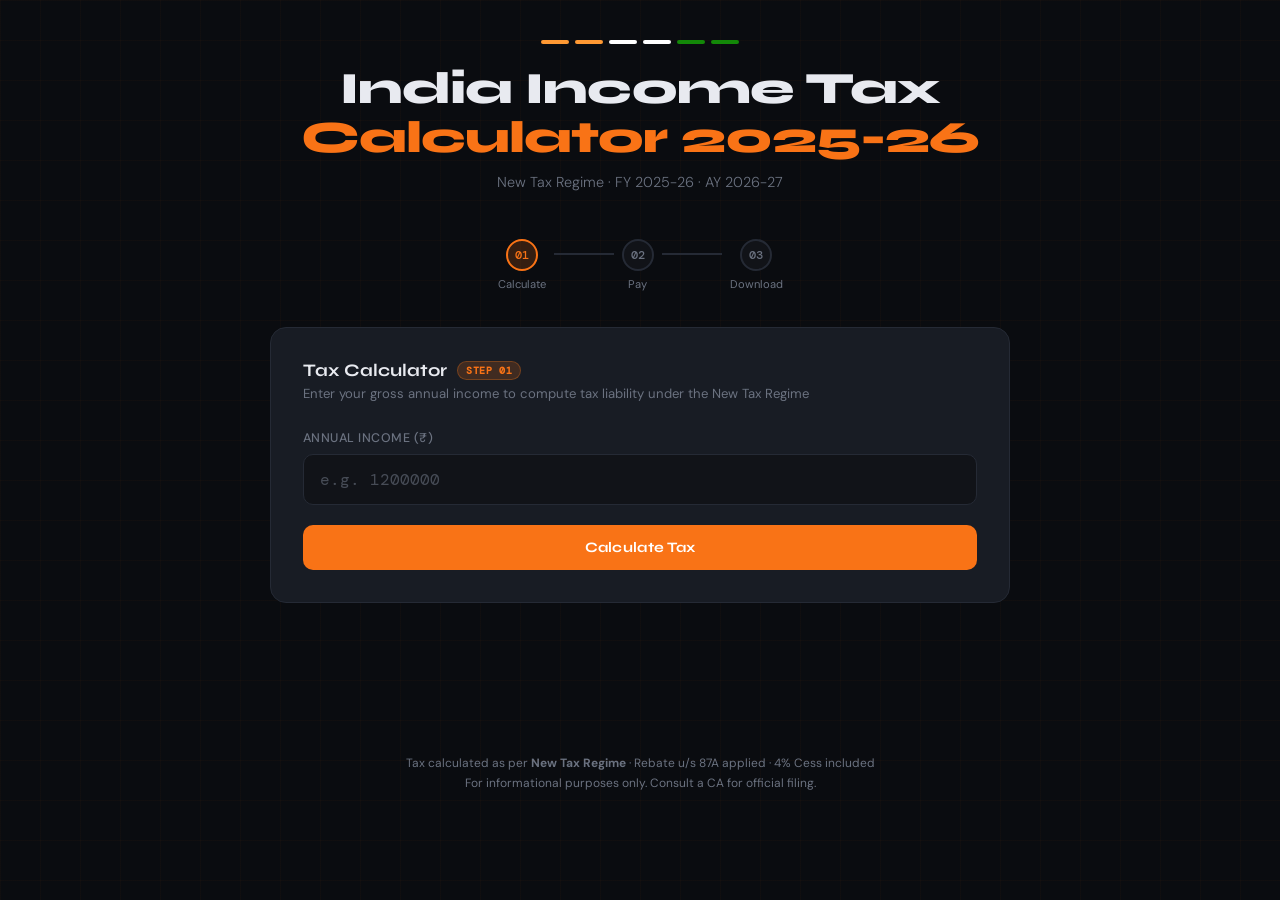
==== index.html @ fbc3c291 "Create index.html" ====
<!DOCTYPE html>
<html lang="en">
<head>
  <meta charset="UTF-8" />
  <meta name="viewport" content="width=device-width, initial-scale=1.0"/>
  <title>India Income Tax Calculator 2025-26</title>
  <link href="https://fonts.googleapis.com/css2?family=Syne:wght@400;600;700;800&family=DM+Mono:wght@400;500&family=DM+Sans:wght@300;400;500&display=swap" rel="stylesheet"/>
  <style>
    /* =============================================
       CSS VARIABLES & RESET
    ============================================= */
    :root {
      --bg:        #0a0c10;
      --surface:   #111318;
      --card:      #181c24;
      --border:    #252a35;
      --accent:    #f97316;       /* saffron-orange — India flag */
      --accent2:   #22c55e;       /* India green */
      --accent3:   #3b82f6;       /* blue */
      --text:      #e8eaf0;
      --muted:     #6b7280;
      --danger:    #ef4444;
      --glow:      rgba(249,115,22,0.18);
    }

    *, *::before, *::after { box-sizing: border-box; margin: 0; padding: 0; }

    body {
      font-family: 'DM Sans', sans-serif;
      background: var(--bg);
      color: var(--text);
      min-height: 100vh;
      overflow-x: hidden;
    }

    /* =============================================
       BACKGROUND GRID TEXTURE
    ============================================= */
    body::before {
      content: '';
      position: fixed; inset: 0;
      background-image:
        linear-gradient(rgba(249,115,22,0.03) 1px, transparent 1px),
        linear-gradient(90deg, rgba(249,115,22,0.03) 1px, transparent 1px);
      background-size: 40px 40px;
      pointer-events: none;
      z-index: 0;
    }

    /* =============================================
       LAYOUT
    ============================================= */
    .wrapper {
      position: relative;
      z-index: 1;
      max-width: 780px;
      margin: 0 auto;
      padding: 40px 20px 80px;
    }

    /* =============================================
       HEADER
    ============================================= */
    header {
      text-align: center;
      margin-bottom: 48px;
    }

    .flag-strip {
      display: flex;
      justify-content: center;
      gap: 6px;
      margin-bottom: 20px;
    }
    .flag-strip span {
      display: block;
      width: 28px; height: 4px;
      border-radius: 2px;
    }
    .flag-strip .saffron { background: #FF9933; }
    .flag-strip .white   { background: #ffffff; }
    .flag-strip .green   { background: #138808; }

    header h1 {
      font-family: 'Syne', sans-serif;
      font-size: clamp(1.8rem, 5vw, 2.8rem);
      font-weight: 800;
      letter-spacing: -0.02em;
      line-height: 1.1;
    }
    header h1 span { color: var(--accent); }

    header p {
      margin-top: 10px;
      color: var(--muted);
      font-size: 0.9rem;
      font-weight: 300;
    }

    /* =============================================
       STEP INDICATOR
    ============================================= */
    .steps {
      display: flex;
      align-items: center;
      justify-content: center;
      gap: 0;
      margin-bottom: 36px;
    }
    .step {
      display: flex;
      flex-direction: column;
      align-items: center;
      gap: 6px;
    }
    .step-dot {
      width: 32px; height: 32px;
      border-radius: 50%;
      border: 2px solid var(--border);
      background: var(--surface);
      display: flex; align-items: center; justify-content: center;
      font-family: 'DM Mono', monospace;
      font-size: 0.75rem;
      font-weight: 500;
      color: var(--muted);
      transition: all 0.3s;
    }
    .step-dot.active {
      border-color: var(--accent);
      background: var(--glow);
      color: var(--accent);
    }
    .step-dot.done {
      border-color: var(--accent2);
      background: rgba(34,197,94,0.12);
      color: var(--accent2);
    }
    .step-label {
      font-size: 0.7rem;
      color: var(--muted);
      white-space: nowrap;
    }
    .step-line {
      flex: 1;
      height: 2px;
      background: var(--border);
      margin: 0 8px;
      margin-bottom: 22px;
      max-width: 60px;
    }

    /* =============================================
       CARDS
    ============================================= */
    .card {
      background: var(--card);
      border: 1px solid var(--border);
      border-radius: 16px;
      padding: 32px;
      margin-bottom: 24px;
      display: none;
      animation: fadeUp 0.4s ease;
    }
    .card.active { display: block; }

    @keyframes fadeUp {
      from { opacity: 0; transform: translateY(16px); }
      to   { opacity: 1; transform: translateY(0); }
    }

    .card-title {
      font-family: 'Syne', sans-serif;
      font-size: 1.1rem;
      font-weight: 700;
      margin-bottom: 4px;
      display: flex;
      align-items: center;
      gap: 10px;
    }
    .card-title .tag {
      font-size: 0.65rem;
      font-family: 'DM Mono', monospace;
      background: var(--glow);
      color: var(--accent);
      border: 1px solid rgba(249,115,22,0.3);
      padding: 2px 8px;
      border-radius: 20px;
      letter-spacing: 0.06em;
    }
    .card-sub {
      color: var(--muted);
      font-size: 0.82rem;
      margin-bottom: 28px;
    }

    /* =============================================
       FORM ELEMENTS
    ============================================= */
    .form-group {
      margin-bottom: 20px;
    }
    label {
      display: block;
      font-size: 0.78rem;
      font-weight: 500;
      color: var(--muted);
      margin-bottom: 8px;
      letter-spacing: 0.04em;
      text-transform: uppercase;
    }
    input[type="text"],
    input[type="number"],
    input[type="tel"] {
      width: 100%;
      background: var(--surface);
      border: 1px solid var(--border);
      border-radius: 10px;
      padding: 14px 16px;
      font-family: 'DM Mono', monospace;
      font-size: 1rem;
      color: var(--text);
      outline: none;
      transition: border-color 0.2s, box-shadow 0.2s;
    }
    input:focus {
      border-color: var(--accent);
      box-shadow: 0 0 0 3px var(--glow);
    }
    input::placeholder { color: var(--muted); opacity: 0.6; }

    /* =============================================
       BUTTONS
    ============================================= */
    .btn {
      display: inline-flex;
      align-items: center;
      gap: 8px;
      padding: 14px 28px;
      border-radius: 10px;
      font-family: 'Syne', sans-serif;
      font-size: 0.9rem;
      font-weight: 700;
      letter-spacing: 0.02em;
      cursor: pointer;
      border: none;
      transition: all 0.2s;
    }
    .btn-primary {
      background: var(--accent);
      color: #fff;
      width: 100%;
      justify-content: center;
    }
    .btn-primary:hover {
      background: #ea6b10;
      transform: translateY(-1px);
      box-shadow: 0 8px 24px rgba(249,115,22,0.3);
    }
    .btn-green {
      background: var(--accent2);
      color: #fff;
      width: 100%;
      justify-content: center;
    }
    .btn-green:hover {
      background: #16a34a;
      transform: translateY(-1px);
      box-shadow: 0 8px 24px rgba(34,197,94,0.3);
    }
    .btn-outline {
      background: transparent;
      border: 1px solid var(--border);
      color: var(--muted);
      font-size: 0.8rem;
    }
    .btn-outline:hover {
      border-color: var(--accent);
      color: var(--accent);
    }
    .btn:disabled {
      opacity: 0.5;
      cursor: not-allowed;
      transform: none !important;
    }

    /* =============================================
       TAX RESULT DISPLAY
    ============================================= */
    .result-grid {
      display: grid;
      grid-template-columns: 1fr 1fr;
      gap: 12px;
      margin-bottom: 24px;
    }
    @media (max-width: 480px) { .result-grid { grid-template-columns: 1fr; } }

    .result-item {
      background: var(--surface);
      border: 1px solid var(--border);
      border-radius: 10px;
      padding: 16px;
    }
    .result-item.highlight {
      border-color: var(--accent);
      background: var(--glow);
    }
    .result-item.zero {
      border-color: var(--accent2);
      background: rgba(34,197,94,0.08);
    }
    .result-label {
      font-size: 0.7rem;
      color: var(--muted);
      text-transform: uppercase;
      letter-spacing: 0.06em;
      margin-bottom: 6px;
    }
    .result-value {
      font-family: 'DM Mono', monospace;
      font-size: 1.2rem;
      font-weight: 500;
      color: var(--text);
    }
    .result-item.highlight .result-value { color: var(--accent); }
    .result-item.zero .result-value { color: var(--accent2); }

    /* Slab breakdown table */
    .slab-table {
      width: 100%;
      border-collapse: collapse;
      font-size: 0.8rem;
      margin-top: 16px;
    }
    .slab-table th {
      text-align: left;
      color: var(--muted);
      font-weight: 500;
      padding: 6px 10px;
      border-bottom: 1px solid var(--border);
      font-family: 'DM Mono', monospace;
      font-size: 0.7rem;
      letter-spacing: 0.04em;
    }
    .slab-table td {
      padding: 8px 10px;
      border-bottom: 1px solid rgba(37,42,53,0.5);
      font-family: 'DM Mono', monospace;
    }
    .slab-table tr:last-child td { border-bottom: none; }
    .slab-table .active-slab td { color: var(--accent); }
    .slab-table .total-row td {
      color: var(--text);
      font-weight: 500;
      border-top: 1px solid var(--border);
    }

    /* =============================================
       UPI / PAYMENT SECTION
    ============================================= */
    .upi-box {
      background: var(--surface);
      border: 1px dashed rgba(249,115,22,0.4);
      border-radius: 12px;
      padding: 24px;
      text-align: center;
      margin-bottom: 24px;
    }
    .upi-box .qr-placeholder {
      width: 140px; height: 140px;
      margin: 0 auto 16px;
      background: #fff;
      border-radius: 8px;
      display: flex; align-items: center; justify-content: center;
      position: relative;
      overflow: hidden;
    }
    /* Simple QR pattern using CSS — replace with real QR image */
    .qr-placeholder svg { width: 120px; height: 120px; }

    .upi-id-badge {
      display: inline-flex;
      align-items: center;
      gap: 8px;
      background: var(--card);
      border: 1px solid var(--border);
      border-radius: 8px;
      padding: 10px 16px;
      font-family: 'DM Mono', monospace;
      font-size: 0.9rem;
      color: var(--accent);
      cursor: pointer;
      transition: all 0.2s;
    }
    .upi-id-badge:hover { border-color: var(--accent); }
    .upi-id-badge .copy-icon { font-size: 0.75rem; color: var(--muted); }

    .payment-amount {
      font-family: 'Syne', sans-serif;
      font-size: 1.8rem;
      font-weight: 800;
      color: var(--accent);
      margin: 8px 0 4px;
    }
    .payment-note {
      font-size: 0.75rem;
      color: var(--muted);
    }

    /* =============================================
       STATUS MESSAGES
    ============================================= */
    .status-box {
      border-radius: 10px;
      padding: 14px 18px;
      font-size: 0.85rem;
      margin-bottom: 20px;
      display: none;
    }
    .status-box.show { display: block; }
    .status-box.success {
      background: rgba(34,197,94,0.08);
      border: 1px solid rgba(34,197,94,0.3);
      color: #86efac;
    }
    .status-box.error {
      background: rgba(239,68,68,0.08);
      border: 1px solid rgba(239,68,68,0.3);
      color: #fca5a5;
    }
    .status-box.info {
      background: rgba(59,130,246,0.08);
      border: 1px solid rgba(59,130,246,0.3);
      color: #93c5fd;
    }
    .status-box.warning {
      background: rgba(249,115,22,0.08);
      border: 1px solid rgba(249,115,22,0.3);
      color: #fdba74;
    }

    /* =============================================
       DOWNLOAD SECTION
    ============================================= */
    #download-section { text-align: center; }
    .check-status-row {
      display: flex;
      gap: 10px;
      margin-bottom: 20px;
    }
    .check-status-row input { flex: 1; }

    .pending-badge {
      display: inline-flex;
      align-items: center;
      gap: 8px;
      padding: 10px 20px;
      background: rgba(249,115,22,0.08);
      border: 1px solid rgba(249,115,22,0.3);
      border-radius: 8px;
      color: #fdba74;
      font-size: 0.85rem;
      margin-bottom: 20px;
    }
    .pending-dot {
      width: 8px; height: 8px;
      background: var(--accent);
      border-radius: 50%;
      animation: pulse 1.5s infinite;
    }
    @keyframes pulse {
      0%, 100% { opacity: 1; }
      50% { opacity: 0.3; }
    }

    /* =============================================
       FOOTER
    ============================================= */
    footer {
      text-align: center;
      margin-top: 48px;
      color: var(--muted);
      font-size: 0.75rem;
    }
    footer a { color: var(--accent); text-decoration: none; }

    /* =============================================
       DIVIDER
    ============================================= */
    .divider {
      border: none;
      border-top: 1px solid var(--border);
      margin: 24px 0;
    }

    /* Loading spinner */
    .spinner {
      display: inline-block;
      width: 16px; height: 16px;
      border: 2px solid rgba(255,255,255,0.3);
      border-top-color: #fff;
      border-radius: 50%;
      animation: spin 0.6s linear infinite;
    }
    @keyframes spin { to { transform: rotate(360deg); } }
  </style>
</head>
<body>

<div class="wrapper">

  <!-- HEADER -->
  <header>
    <div class="flag-strip">
      <span class="saffron"></span><span class="saffron"></span>
      <span class="white"></span><span class="white"></span>
      <span class="green"></span><span class="green"></span>
    </div>
    <h1>India Income Tax<br><span>Calculator 2025-26</span></h1>
    <p>New Tax Regime · FY 2025-26 · AY 2026-27</p>
  </header>

  <!-- STEP INDICATOR -->
  <div class="steps">
    <div class="step">
      <div class="step-dot active" id="dot-1">01</div>
      <div class="step-label">Calculate</div>
    </div>
    <div class="step-line"></div>
    <div class="step">
      <div class="step-dot" id="dot-2">02</div>
      <div class="step-label">Pay</div>
    </div>
    <div class="step-line"></div>
    <div class="step">
      <div class="step-dot" id="dot-3">03</div>
      <div class="step-label">Download</div>
    </div>
  </div>

  <!-- ==========================================
       STEP 1 — CALCULATE TAX
  =========================================== -->
  <div class="card active" id="card-calculate">
    <div class="card-title">
      Tax Calculator
      <span class="tag">STEP 01</span>
    </div>
    <div class="card-sub">Enter your gross annual income to compute tax liability under the New Tax Regime</div>

    <div class="form-group">
      <label>Annual Income (₹)</label>
      <input type="number" id="income" placeholder="e.g. 1200000" min="0" step="1000"/>
    </div>

    <button class="btn btn-primary" onclick="calculateTax()">
      <span>Calculate Tax</span>
    </button>

    <!-- Result area (hidden until calculated) -->
    <div id="result-area" style="display:none; margin-top:28px;">
      <hr class="divider"/>
      <div class="result-grid" id="result-grid">
        <!-- Populated by JS -->
      </div>

      <details style="margin-bottom:20px;">
        <summary style="cursor:pointer; font-size:0.8rem; color:var(--muted); margin-bottom:8px;">
          View slab-wise breakdown ▾
        </summary>
        <table class="slab-table" id="slab-table">
          <thead>
            <tr>
              <th>Slab</th>
              <th>Rate</th>
              <th>Taxable</th>
              <th>Tax</th>
            </tr>
          </thead>
          <tbody id="slab-tbody"></tbody>
        </table>
      </details>

      <button class="btn btn-primary" onclick="goToPayment()" id="pay-btn">
        Pay ₹99 &amp; Download Report →
      </button>
    </div>
  </div>

  <!-- ==========================================
       STEP 2 — PAYMENT
  =========================================== -->
  <div class="card" id="card-payment">
    <div class="card-title">
      UPI Payment
      <span class="tag">STEP 02</span>
    </div>
    <div class="card-sub">Pay via any UPI app, then submit your transaction details below</div>

    <!-- UPI Box -->
    <div class="upi-box">
      <div class="qr-placeholder">
        <!--
          REPLACE the SVG below with your actual QR code image:
          <img src="your_qr.png" width="120" height="120" alt="UPI QR"/>
        -->
        <svg viewBox="0 0 120 120" xmlns="http://www.w3.org/2000/svg">
          <!-- Finder patterns -->
          <rect x="5" y="5" width="35" height="35" rx="3" fill="#000"/>
          <rect x="9" y="9" width="27" height="27" rx="1" fill="#fff"/>
          <rect x="13" y="13" width="19" height="19" rx="1" fill="#000"/>
          <rect x="80" y="5" width="35" height="35" rx="3" fill="#000"/>
          <rect x="84" y="9" width="27" height="27" rx="1" fill="#fff"/>
          <rect x="88" y="13" width="19" height="19" rx="1" fill="#000"/>
          <rect x="5" y="80" width="35" height="35" rx="3" fill="#000"/>
          <rect x="9" y="84" width="27" height="27" rx="1" fill="#fff"/>
          <rect x="13" y="88" width="19" height="19" rx="1" fill="#000"/>
          <!-- Data modules (simplified pattern) -->
          <rect x="47" y="5" width="6" height="6" fill="#000"/>
          <rect x="55" y="5" width="6" height="6" fill="#000"/>
          <rect x="63" y="5" width="6" height="6" fill="#000"/>
          <rect x="47" y="13" width="6" height="6" fill="#000"/>
          <rect x="63" y="13" width="6" height="6" fill="#000"/>
          <rect x="55" y="21" width="6" height="6" fill="#000"/>
          <rect x="47" y="47" width="6" height="6" fill="#000"/>
          <rect x="55" y="47" width="6" height="6" fill="#000"/>
          <rect x="47" y="55" width="6" height="6" fill="#000"/>
          <rect x="63" y="55" width="6" height="6" fill="#000"/>
          <rect x="47" y="63" width="6" height="6" fill="#000"/>
          <rect x="55" y="63" width="6" height="6" fill="#000"/>
          <rect x="63" y="63" width="6" height="6" fill="#000"/>
          <rect x="5" y="47" width="6" height="6" fill="#000"/>
          <rect x="13" y="47" width="6" height="6" fill="#000"/>
          <rect x="21" y="47" width="6" height="6" fill="#000"/>
          <rect x="29" y="47" width="6" height="6" fill="#000"/>
          <rect x="5" y="55" width="6" height="6" fill="#000"/>
          <rect x="21" y="55" width="6" height="6" fill="#000"/>
          <rect x="29" y="63" width="6" height="6" fill="#000"/>
          <rect x="80" y="47" width="6" height="6" fill="#000"/>
          <rect x="88" y="47" width="6" height="6" fill="#000"/>
          <rect x="96" y="47" width="6" height="6" fill="#000"/>
          <rect x="104" y="47" width="6" height="6" fill="#000"/>
          <rect x="80" y="55" width="6" height="6" fill="#000"/>
          <rect x="96" y="55" width="6" height="6" fill="#000"/>
          <rect x="88" y="63" width="6" height="6" fill="#000"/>
          <rect x="80" y="80" width="6" height="6" fill="#000"/>
          <rect x="88" y="80" width="6" height="6" fill="#000"/>
          <rect x="96" y="80" width="6" height="6" fill="#000"/>
          <rect x="104" y="80" width="6" height="6" fill="#000"/>
          <rect x="80" y="88" width="6" height="6" fill="#000"/>
          <rect x="104" y="88" width="6" height="6" fill="#000"/>
          <rect x="88" y="96" width="6" height="6" fill="#000"/>
          <rect x="80" y="104" width="6" height="6" fill="#000"/>
          <rect x="96" y="104" width="6" height="6" fill="#000"/>
          <rect x="104" y="104" width="6" height="6" fill="#000"/>
        </svg>
      </div>

      <div class="payment-amount">₹99</div>
      <div class="payment-note">Report download fee · One-time</div>
      <br/>

      <!-- UPI ID — change to your actual UPI ID -->
      <div class="upi-id-badge" onclick="copyUPI(this)" title="Click to copy">
        <span>yourname@upi</span>
        <span class="copy-icon">📋 Copy</span>
      </div>
      <p style="font-size:0.72rem; color:var(--muted); margin-top:12px;">
        Scan QR or use UPI ID in GPay / PhonePe / Paytm / BHIM
      </p>
    </div>

    <!-- Payment Form -->
    <div class="form-group">
      <label>Your Full Name</label>
      <input type="text" id="p-name" placeholder="As per PAN card"/>
    </div>
    <div class="form-group">
      <label>Mobile Number</label>
      <input type="tel" id="p-mobile" placeholder="10-digit mobile number" maxlength="10"/>
    </div>
    <div class="form-group">
      <label>UTR / Transaction Reference Number</label>
      <input type="text" id="p-utr" placeholder="12-digit UTR from your UPI app"/>
    </div>

    <div id="pay-status" class="status-box"></div>

    <button class="btn btn-primary" id="submit-btn" onclick="submitPayment()">
      Submit Payment Details
    </button>

    <br/><br/>
    <button class="btn btn-outline" onclick="goBack()">← Back to Calculator</button>
  </div>

  <!-- ==========================================
       STEP 3 — DOWNLOAD
  =========================================== -->
  <div class="card" id="card-download">
    <div class="card-title">
      Download Report
      <span class="tag">STEP 03</span>
    </div>
    <div class="card-sub">Enter your mobile number to check payment approval status and download your report</div>

    <div id="download-section">
      <div class="check-status-row">
        <input type="tel" id="d-mobile" placeholder="Your registered mobile number" maxlength="10"/>
        <button class="btn btn-outline" onclick="checkStatus()">Check</button>
      </div>

      <div id="download-status" class="status-box"></div>

      <div id="pending-indicator" style="display:none; text-align:center;">
        <div class="pending-badge">
          <span class="pending-dot"></span>
          Payment verification pending — Admin will approve shortly
        </div>
        <p style="font-size:0.78rem; color:var(--muted);">
          Usually takes 5–15 minutes during business hours.<br/>
          Come back and check again.
        </p>
      </div>

      <button class="btn btn-green" id="download-btn" style="display:none;" onclick="downloadReport()">
        ⬇ Download Tax Report (.xlsx)
      </button>
    </div>

    <br/>
    <button class="btn btn-outline" onclick="resetAll()">← Start New Calculation</button>
  </div>

</div><!-- /wrapper -->

<footer>
  <p>Tax calculated as per <strong>New Tax Regime</strong> · Rebate u/s 87A applied · 4% Cess included</p>
  <p style="margin-top:4px;">For informational purposes only. Consult a CA for official filing.</p>
</footer>

<!-- =============================================
     JAVASCRIPT
============================================= -->
<script>
  // ── Config ───────────────────────────────────────────
  // Change this to your Flask server URL when deploying
  const API_BASE = 'http://127.0.0.1:5000';

  // ── State ────────────────────────────────────────────
  let taxResult = null;   // stores last calculation result

  // ── Helpers ──────────────────────────────────────────
  const fmt = n => '₹' + Number(n).toLocaleString('en-IN', {maximumFractionDigits: 0});

  function showStatus(elId, msg, type) {
    const el = document.getElementById(elId);
    el.className = `status-box show ${type}`;
    el.textContent = msg;
  }
  function hideStatus(elId) {
    document.getElementById(elId).className = 'status-box';
  }

  // ── Step navigation ──────────────────────────────────
  function activateCard(name) {
    // Hide all cards
    document.querySelectorAll('.card').forEach(c => c.classList.remove('active'));
    document.getElementById(`card-${name}`).classList.add('active');
  }

  function updateDots(active) {
    // active: 1, 2, or 3
    for (let i = 1; i <= 3; i++) {
      const d = document.getElementById(`dot-${i}`);
      d.className = 'step-dot';
      if (i < active)  d.classList.add('done');
      if (i === active) d.classList.add('active');
    }
  }

  // ── STEP 1: Calculate Tax ────────────────────────────
  async function calculateTax() {
    const income = parseFloat(document.getElementById('income').value);
    if (!income || income < 0) {
      alert('Please enter a valid annual income.');
      return;
    }

    try {
      // Call Flask backend
      const res = await fetch(`${API_BASE}/calculate`, {
        method: 'POST',
        headers: { 'Content-Type': 'application/json' },
        body: JSON.stringify({ income })
      });
      const data = await res.json();

      if (!res.ok) throw new Error(data.error || 'Calculation failed');

      taxResult = { income, ...data };
      renderResult(data);

    } catch (err) {
      alert('Error: ' + err.message + '\n\nMake sure Flask server is running on port 5000.');
    }
  }

  function renderResult(data) {
    const area = document.getElementById('result-area');
    const grid = document.getElementById('result-grid');

    // Build result grid
    const isZero = data.final_tax === 0;
    grid.innerHTML = `
      <div class="result-item">
        <div class="result-label">Gross Income</div>
        <div class="result-value">${fmt(data.income)}</div>
      </div>
      <div class="result-item">
        <div class="result-label">Tax Before Cess</div>
        <div class="result-value">${fmt(data.tax_before_cess)}</div>
      </div>
      <div class="result-item">
        <div class="result-label">Cess (4%)</div>
        <div class="result-value">${fmt(data.cess)}</div>
      </div>
      <div class="result-item ${isZero ? 'zero' : 'highlight'}">
        <div class="result-label">Final Tax Payable</div>
        <div class="result-value">${isZero ? '₹0 (Rebate Applied)' : fmt(data.final_tax)}</div>
      </div>
    `;

    if (data.rebate_applied) {
      grid.innerHTML += `
        <div class="result-item zero" style="grid-column:1/-1;">
          <div class="result-label">🎉 Section 87A Rebate</div>
          <div class="result-value" style="font-size:0.9rem;">
            Income ≤ ₹7L — full rebate applied. Tax = ₹0
          </div>
        </div>
      `;
    }

    // Build slab table
    const tbody = document.getElementById('slab-tbody');
    tbody.innerHTML = '';
    data.slab_details.forEach(s => {
      const tr = document.createElement('tr');
      if (s.tax_on_slab > 0) tr.classList.add('active-slab');
      tr.innerHTML = `
        <td>${s.slab}</td>
        <td>${s.rate}</td>
        <td>${fmt(s.taxable_amount)}</td>
        <td>${fmt(s.tax_on_slab)}</td>
      `;
      tbody.appendChild(tr);
    });

    // Total row
    tbody.innerHTML += `
      <tr class="total-row">
        <td colspan="3">Total Tax (before cess)</td>
        <td>${fmt(data.tax_before_cess)}</td>
      </tr>
    `;

    area.style.display = 'block';
  }

  // ── STEP 2: Go to payment ────────────────────────────
  function goToPayment() {
    if (!taxResult) return;
    activateCard('payment');
    updateDots(2);
  }

  function goBack() {
    activateCard('calculate');
    updateDots(1);
    hideStatus('pay-status');
  }

  // Copy UPI ID to clipboard
  function copyUPI(el) {
    const upiId = el.querySelector('span').textContent;
    navigator.clipboard.writeText(upiId).then(() => {
      el.querySelector('.copy-icon').textContent = '✓ Copied!';
      setTimeout(() => el.querySelector('.copy-icon').textContent = '📋 Copy', 2000);
    });
  }

  // ── Submit payment details ───────────────────────────
  async function submitPayment() {
    const name   = document.getElementById('p-name').value.trim();
    const mobile = document.getElementById('p-mobile').value.trim();
    const utr    = document.getElementById('p-utr').value.trim();

    if (!name || !mobile || !utr) {
      showStatus('pay-status', 'Please fill all fields.', 'error');
      return;
    }
    if (!/^\d{10}$/.test(mobile)) {
      showStatus('pay-status', 'Enter a valid 10-digit mobile number.', 'error');
      return;
    }
    if (!taxResult) {
      showStatus('pay-status', 'No tax calculation found. Go back and calculate first.', 'error');
      return;
    }

    const btn = document.getElementById('submit-btn');
    btn.disabled = true;
    btn.innerHTML = '<span class="spinner"></span> Submitting…';
    hideStatus('pay-status');

    try {
      const res = await fetch(`${API_BASE}/payment-request`, {
        method: 'POST',
        headers: { 'Content-Type': 'application/json' },
        body: JSON.stringify({
          name, mobile, utr,
          income: taxResult.income,
          final_tax: taxResult.final_tax
        })
      });
      const data = await res.json();

      if (!res.ok) throw new Error(data.error || 'Submission failed');

      showStatus('pay-status', '✅ ' + data.message, 'success');

      // Pre-fill download mobile
      document.getElementById('d-mobile').value = mobile;

      // Move to step 3 after short delay
      setTimeout(() => {
        activateCard('download');
        updateDots(3);
      }, 1800);

    } catch (err) {
      showStatus('pay-status', '❌ ' + err.message, 'error');
    } finally {
      btn.disabled = false;
      btn.innerHTML = 'Submit Payment Details';
    }
  }

  // ── STEP 3: Check approval & download ───────────────
  async function checkStatus() {
    const mobile = document.getElementById('d-mobile').value.trim();
    if (!/^\d{10}$/.test(mobile)) {
      showStatus('download-status', 'Enter a valid 10-digit mobile number.', 'error');
      return;
    }

    hideStatus('download-status');
    document.getElementById('pending-indicator').style.display = 'none';
    document.getElementById('download-btn').style.display = 'none';

    try {
      const res = await fetch(`${API_BASE}/status/${mobile}`);
      const data = await res.json();

      if (!res.ok) throw new Error(data.error);

      if (data.approved) {
        showStatus('download-status', '✅ Payment verified! Your report is ready.', 'success');
        document.getElementById('download-btn').style.display = 'block';
      } else {
        document.getElementById('pending-indicator').style.display = 'block';
      }

    } catch (err) {
      showStatus('download-status', '❌ ' + err.message, 'error');
    }
  }

  async function downloadReport() {
    const mobile = document.getElementById('d-mobile').value.trim();
    // Direct file download via URL
    window.location.href = `${API_BASE}/download/${mobile}`;
  }

  function resetAll() {
    taxResult = null;
    document.getElementById('income').value = '';
    document.getElementById('result-area').style.display = 'none';
    document.getElementById('p-name').value = '';
    document.getElementById('p-mobile').value = '';
    document.getElementById('p-utr').value = '';
    document.getElementById('d-mobile').value = '';
    document.getElementById('pending-indicator').style.display = 'none';
    document.getElementById('download-btn').style.display = 'none';
    hideStatus('pay-status');
    hideStatus('download-status');
    activateCard('calculate');
    updateDots(1);
  }
</script>

</body>
</html>
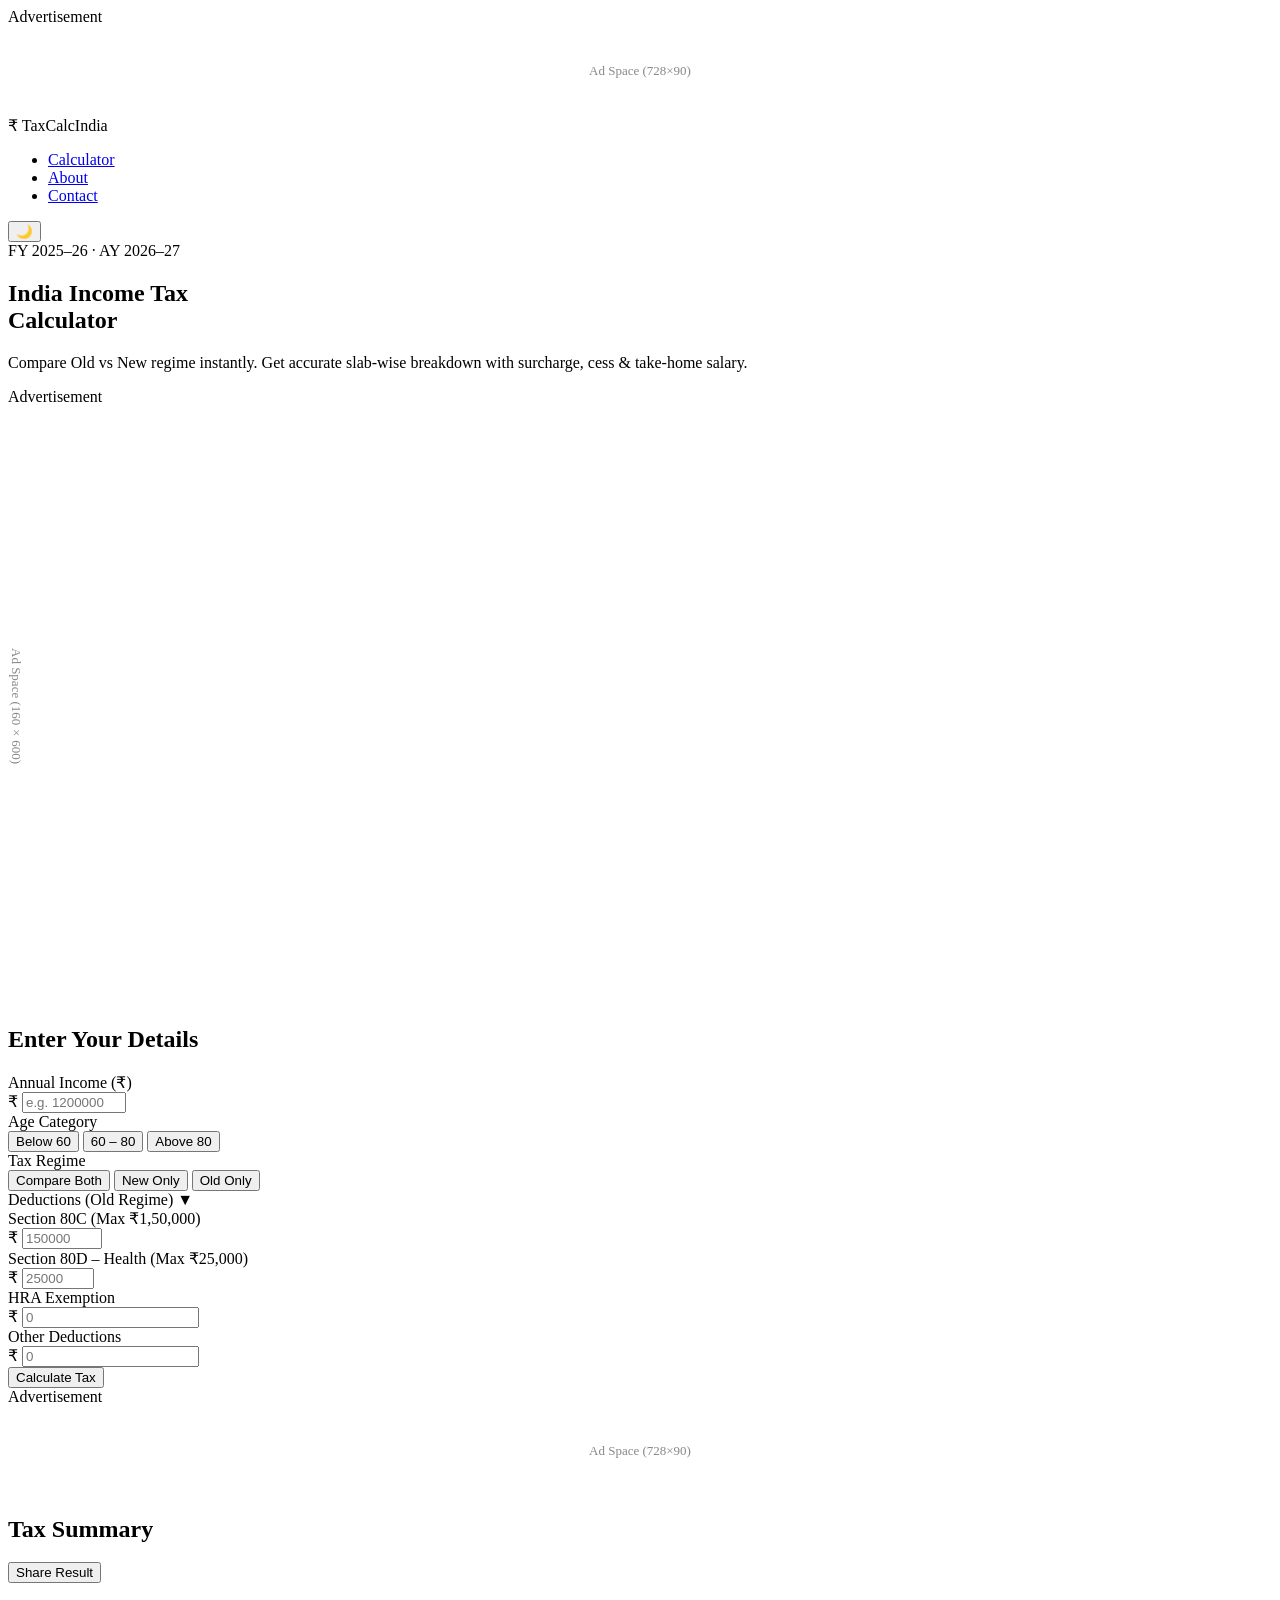
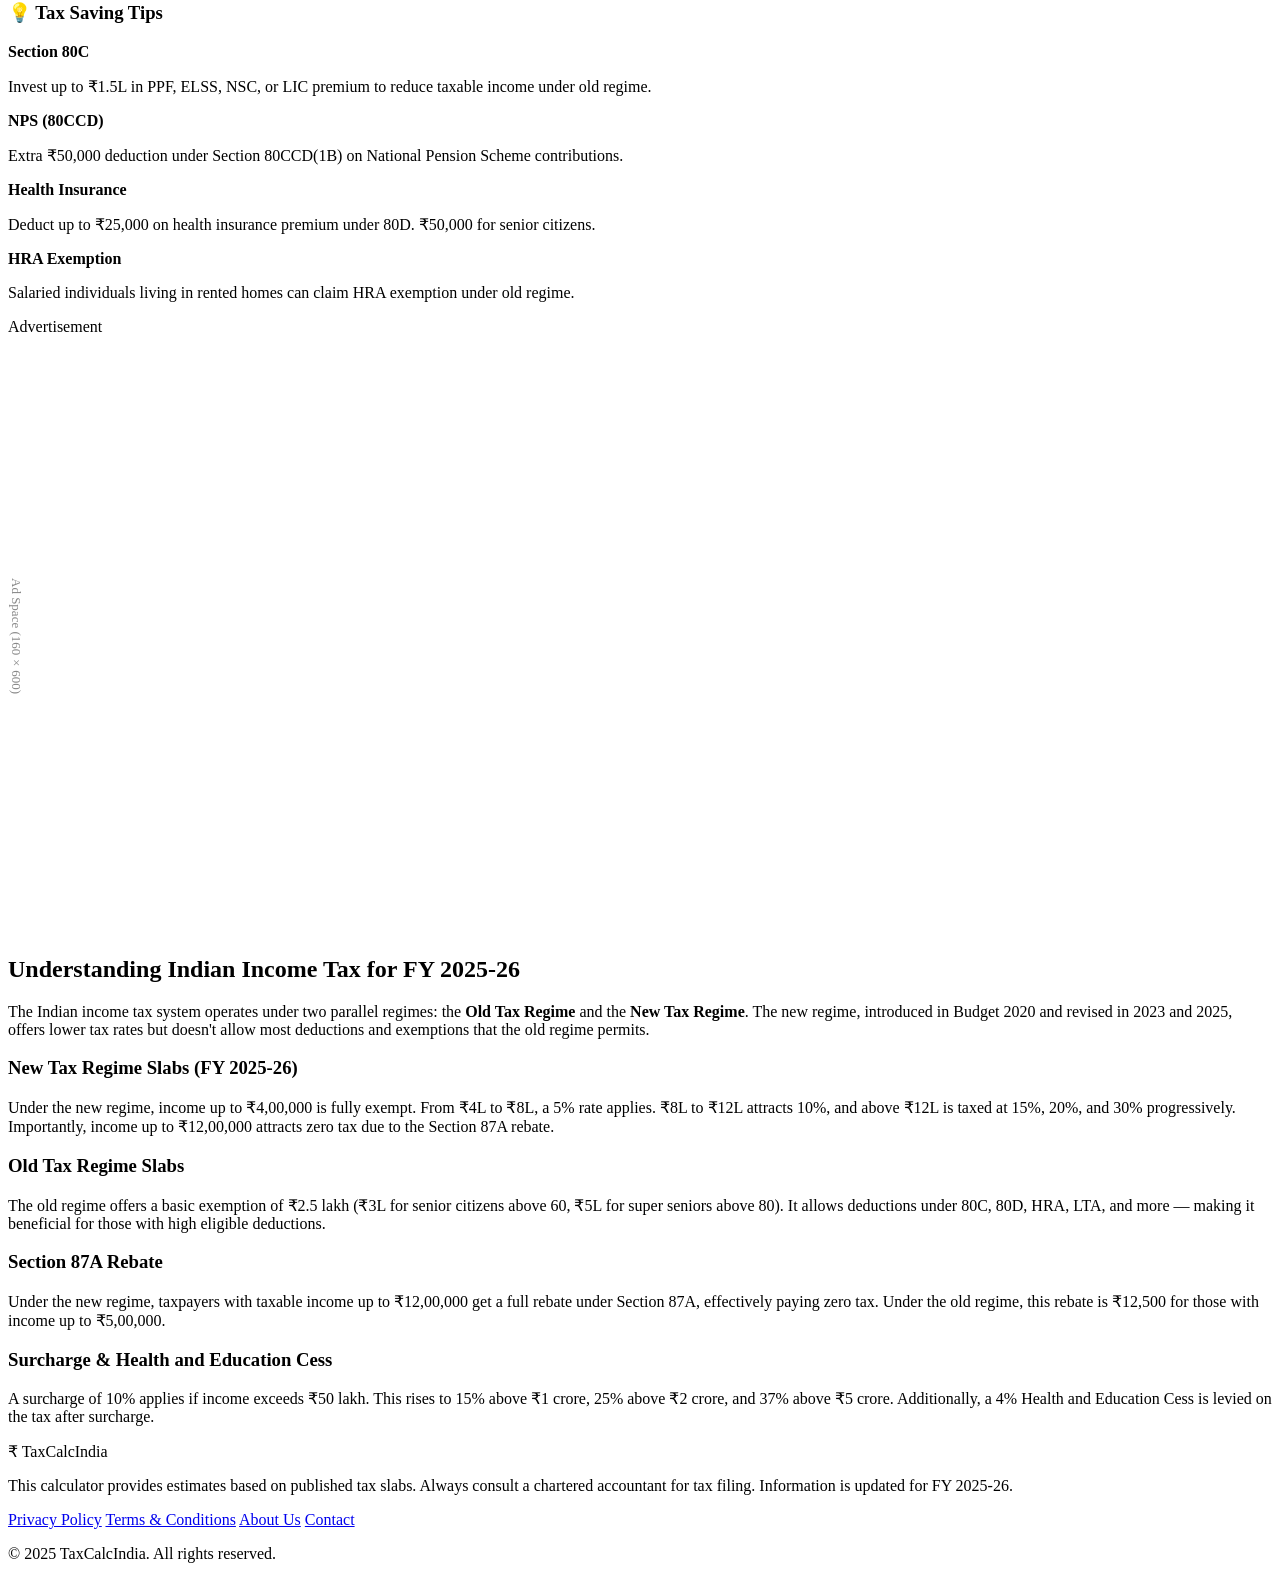
==== commit 98dd277d: "Add files via upload" ====
--- a/index.html
+++ b/index.html
@@ -1,1003 +1,202 @@
 <!DOCTYPE html>
 <html lang="en">
 <head>
-  <meta charset="UTF-8" />
-  <meta name="viewport" content="width=device-width, initial-scale=1.0"/>
-  <title>India Income Tax Calculator 2025-26</title>
-  <link href="https://fonts.googleapis.com/css2?family=Syne:wght@400;600;700;800&family=DM+Mono:wght@400;500&family=DM+Sans:wght@300;400;500&display=swap" rel="stylesheet"/>
-  <style>
-    /* =============================================
-       CSS VARIABLES & RESET
-    ============================================= */
-    :root {
-      --bg:        #0a0c10;
-      --surface:   #111318;
-      --card:      #181c24;
-      --border:    #252a35;
-      --accent:    #f97316;       /* saffron-orange — India flag */
-      --accent2:   #22c55e;       /* India green */
-      --accent3:   #3b82f6;       /* blue */
-      --text:      #e8eaf0;
-      --muted:     #6b7280;
-      --danger:    #ef4444;
-      --glow:      rgba(249,115,22,0.18);
-    }
-
-    *, *::before, *::after { box-sizing: border-box; margin: 0; padding: 0; }
-
-    body {
-      font-family: 'DM Sans', sans-serif;
-      background: var(--bg);
-      color: var(--text);
-      min-height: 100vh;
-      overflow-x: hidden;
-    }
-
-    /* =============================================
-       BACKGROUND GRID TEXTURE
-    ============================================= */
-    body::before {
-      content: '';
-      position: fixed; inset: 0;
-      background-image:
-        linear-gradient(rgba(249,115,22,0.03) 1px, transparent 1px),
-        linear-gradient(90deg, rgba(249,115,22,0.03) 1px, transparent 1px);
-      background-size: 40px 40px;
-      pointer-events: none;
-      z-index: 0;
-    }
-
-    /* =============================================
-       LAYOUT
-    ============================================= */
-    .wrapper {
-      position: relative;
-      z-index: 1;
-      max-width: 780px;
-      margin: 0 auto;
-      padding: 40px 20px 80px;
-    }
-
-    /* =============================================
-       HEADER
-    ============================================= */
-    header {
-      text-align: center;
-      margin-bottom: 48px;
-    }
-
-    .flag-strip {
-      display: flex;
-      justify-content: center;
-      gap: 6px;
-      margin-bottom: 20px;
-    }
-    .flag-strip span {
-      display: block;
-      width: 28px; height: 4px;
-      border-radius: 2px;
-    }
-    .flag-strip .saffron { background: #FF9933; }
-    .flag-strip .white   { background: #ffffff; }
-    .flag-strip .green   { background: #138808; }
-
-    header h1 {
-      font-family: 'Syne', sans-serif;
-      font-size: clamp(1.8rem, 5vw, 2.8rem);
-      font-weight: 800;
-      letter-spacing: -0.02em;
-      line-height: 1.1;
-    }
-    header h1 span { color: var(--accent); }
-
-    header p {
-      margin-top: 10px;
-      color: var(--muted);
-      font-size: 0.9rem;
-      font-weight: 300;
-    }
-
-    /* =============================================
-       STEP INDICATOR
-    ============================================= */
-    .steps {
-      display: flex;
-      align-items: center;
-      justify-content: center;
-      gap: 0;
-      margin-bottom: 36px;
-    }
-    .step {
-      display: flex;
-      flex-direction: column;
-      align-items: center;
-      gap: 6px;
-    }
-    .step-dot {
-      width: 32px; height: 32px;
-      border-radius: 50%;
-      border: 2px solid var(--border);
-      background: var(--surface);
-      display: flex; align-items: center; justify-content: center;
-      font-family: 'DM Mono', monospace;
-      font-size: 0.75rem;
-      font-weight: 500;
-      color: var(--muted);
-      transition: all 0.3s;
-    }
-    .step-dot.active {
-      border-color: var(--accent);
-      background: var(--glow);
-      color: var(--accent);
-    }
-    .step-dot.done {
-      border-color: var(--accent2);
-      background: rgba(34,197,94,0.12);
-      color: var(--accent2);
-    }
-    .step-label {
-      font-size: 0.7rem;
-      color: var(--muted);
-      white-space: nowrap;
-    }
-    .step-line {
-      flex: 1;
-      height: 2px;
-      background: var(--border);
-      margin: 0 8px;
-      margin-bottom: 22px;
-      max-width: 60px;
-    }
-
-    /* =============================================
-       CARDS
-    ============================================= */
-    .card {
-      background: var(--card);
-      border: 1px solid var(--border);
-      border-radius: 16px;
-      padding: 32px;
-      margin-bottom: 24px;
-      display: none;
-      animation: fadeUp 0.4s ease;
-    }
-    .card.active { display: block; }
-
-    @keyframes fadeUp {
-      from { opacity: 0; transform: translateY(16px); }
-      to   { opacity: 1; transform: translateY(0); }
-    }
-
-    .card-title {
-      font-family: 'Syne', sans-serif;
-      font-size: 1.1rem;
-      font-weight: 700;
-      margin-bottom: 4px;
-      display: flex;
-      align-items: center;
-      gap: 10px;
-    }
-    .card-title .tag {
-      font-size: 0.65rem;
-      font-family: 'DM Mono', monospace;
-      background: var(--glow);
-      color: var(--accent);
-      border: 1px solid rgba(249,115,22,0.3);
-      padding: 2px 8px;
-      border-radius: 20px;
-      letter-spacing: 0.06em;
-    }
-    .card-sub {
-      color: var(--muted);
-      font-size: 0.82rem;
-      margin-bottom: 28px;
-    }
-
-    /* =============================================
-       FORM ELEMENTS
-    ============================================= */
-    .form-group {
-      margin-bottom: 20px;
-    }
-    label {
-      display: block;
-      font-size: 0.78rem;
-      font-weight: 500;
-      color: var(--muted);
-      margin-bottom: 8px;
-      letter-spacing: 0.04em;
-      text-transform: uppercase;
-    }
-    input[type="text"],
-    input[type="number"],
-    input[type="tel"] {
-      width: 100%;
-      background: var(--surface);
-      border: 1px solid var(--border);
-      border-radius: 10px;
-      padding: 14px 16px;
-      font-family: 'DM Mono', monospace;
-      font-size: 1rem;
-      color: var(--text);
-      outline: none;
-      transition: border-color 0.2s, box-shadow 0.2s;
-    }
-    input:focus {
-      border-color: var(--accent);
-      box-shadow: 0 0 0 3px var(--glow);
-    }
-    input::placeholder { color: var(--muted); opacity: 0.6; }
-
-    /* =============================================
-       BUTTONS
-    ============================================= */
-    .btn {
-      display: inline-flex;
-      align-items: center;
-      gap: 8px;
-      padding: 14px 28px;
-      border-radius: 10px;
-      font-family: 'Syne', sans-serif;
-      font-size: 0.9rem;
-      font-weight: 700;
-      letter-spacing: 0.02em;
-      cursor: pointer;
-      border: none;
-      transition: all 0.2s;
-    }
-    .btn-primary {
-      background: var(--accent);
-      color: #fff;
-      width: 100%;
-      justify-content: center;
-    }
-    .btn-primary:hover {
-      background: #ea6b10;
-      transform: translateY(-1px);
-      box-shadow: 0 8px 24px rgba(249,115,22,0.3);
-    }
-    .btn-green {
-      background: var(--accent2);
-      color: #fff;
-      width: 100%;
-      justify-content: center;
-    }
-    .btn-green:hover {
-      background: #16a34a;
-      transform: translateY(-1px);
-      box-shadow: 0 8px 24px rgba(34,197,94,0.3);
-    }
-    .btn-outline {
-      background: transparent;
-      border: 1px solid var(--border);
-      color: var(--muted);
-      font-size: 0.8rem;
-    }
-    .btn-outline:hover {
-      border-color: var(--accent);
-      color: var(--accent);
-    }
-    .btn:disabled {
-      opacity: 0.5;
-      cursor: not-allowed;
-      transform: none !important;
-    }
-
-    /* =============================================
-       TAX RESULT DISPLAY
-    ============================================= */
-    .result-grid {
-      display: grid;
-      grid-template-columns: 1fr 1fr;
-      gap: 12px;
-      margin-bottom: 24px;
-    }
-    @media (max-width: 480px) { .result-grid { grid-template-columns: 1fr; } }
-
-    .result-item {
-      background: var(--surface);
-      border: 1px solid var(--border);
-      border-radius: 10px;
-      padding: 16px;
-    }
-    .result-item.highlight {
-      border-color: var(--accent);
-      background: var(--glow);
-    }
-    .result-item.zero {
-      border-color: var(--accent2);
-      background: rgba(34,197,94,0.08);
-    }
-    .result-label {
-      font-size: 0.7rem;
-      color: var(--muted);
-      text-transform: uppercase;
-      letter-spacing: 0.06em;
-      margin-bottom: 6px;
-    }
-    .result-value {
-      font-family: 'DM Mono', monospace;
-      font-size: 1.2rem;
-      font-weight: 500;
-      color: var(--text);
-    }
-    .result-item.highlight .result-value { color: var(--accent); }
-    .result-item.zero .result-value { color: var(--accent2); }
-
-    /* Slab breakdown table */
-    .slab-table {
-      width: 100%;
-      border-collapse: collapse;
-      font-size: 0.8rem;
-      margin-top: 16px;
-    }
-    .slab-table th {
-      text-align: left;
-      color: var(--muted);
-      font-weight: 500;
-      padding: 6px 10px;
-      border-bottom: 1px solid var(--border);
-      font-family: 'DM Mono', monospace;
-      font-size: 0.7rem;
-      letter-spacing: 0.04em;
-    }
-    .slab-table td {
-      padding: 8px 10px;
-      border-bottom: 1px solid rgba(37,42,53,0.5);
-      font-family: 'DM Mono', monospace;
-    }
-    .slab-table tr:last-child td { border-bottom: none; }
-    .slab-table .active-slab td { color: var(--accent); }
-    .slab-table .total-row td {
-      color: var(--text);
-      font-weight: 500;
-      border-top: 1px solid var(--border);
-    }
-
-    /* =============================================
-       UPI / PAYMENT SECTION
-    ============================================= */
-    .upi-box {
-      background: var(--surface);
-      border: 1px dashed rgba(249,115,22,0.4);
-      border-radius: 12px;
-      padding: 24px;
-      text-align: center;
-      margin-bottom: 24px;
-    }
-    .upi-box .qr-placeholder {
-      width: 140px; height: 140px;
-      margin: 0 auto 16px;
-      background: #fff;
-      border-radius: 8px;
-      display: flex; align-items: center; justify-content: center;
-      position: relative;
-      overflow: hidden;
-    }
-    /* Simple QR pattern using CSS — replace with real QR image */
-    .qr-placeholder svg { width: 120px; height: 120px; }
-
-    .upi-id-badge {
-      display: inline-flex;
-      align-items: center;
-      gap: 8px;
-      background: var(--card);
-      border: 1px solid var(--border);
-      border-radius: 8px;
-      padding: 10px 16px;
-      font-family: 'DM Mono', monospace;
-      font-size: 0.9rem;
-      color: var(--accent);
-      cursor: pointer;
-      transition: all 0.2s;
-    }
-    .upi-id-badge:hover { border-color: var(--accent); }
-    .upi-id-badge .copy-icon { font-size: 0.75rem; color: var(--muted); }
-
-    .payment-amount {
-      font-family: 'Syne', sans-serif;
-      font-size: 1.8rem;
-      font-weight: 800;
-      color: var(--accent);
-      margin: 8px 0 4px;
-    }
-    .payment-note {
-      font-size: 0.75rem;
-      color: var(--muted);
-    }
-
-    /* =============================================
-       STATUS MESSAGES
-    ============================================= */
-    .status-box {
-      border-radius: 10px;
-      padding: 14px 18px;
-      font-size: 0.85rem;
-      margin-bottom: 20px;
-      display: none;
-    }
-    .status-box.show { display: block; }
-    .status-box.success {
-      background: rgba(34,197,94,0.08);
-      border: 1px solid rgba(34,197,94,0.3);
-      color: #86efac;
-    }
-    .status-box.error {
-      background: rgba(239,68,68,0.08);
-      border: 1px solid rgba(239,68,68,0.3);
-      color: #fca5a5;
-    }
-    .status-box.info {
-      background: rgba(59,130,246,0.08);
-      border: 1px solid rgba(59,130,246,0.3);
-      color: #93c5fd;
-    }
-    .status-box.warning {
-      background: rgba(249,115,22,0.08);
-      border: 1px solid rgba(249,115,22,0.3);
-      color: #fdba74;
-    }
-
-    /* =============================================
-       DOWNLOAD SECTION
-    ============================================= */
-    #download-section { text-align: center; }
-    .check-status-row {
-      display: flex;
-      gap: 10px;
-      margin-bottom: 20px;
-    }
-    .check-status-row input { flex: 1; }
-
-    .pending-badge {
-      display: inline-flex;
-      align-items: center;
-      gap: 8px;
-      padding: 10px 20px;
-      background: rgba(249,115,22,0.08);
-      border: 1px solid rgba(249,115,22,0.3);
-      border-radius: 8px;
-      color: #fdba74;
-      font-size: 0.85rem;
-      margin-bottom: 20px;
-    }
-    .pending-dot {
-      width: 8px; height: 8px;
-      background: var(--accent);
-      border-radius: 50%;
-      animation: pulse 1.5s infinite;
-    }
-    @keyframes pulse {
-      0%, 100% { opacity: 1; }
-      50% { opacity: 0.3; }
-    }
-
-    /* =============================================
-       FOOTER
-    ============================================= */
-    footer {
-      text-align: center;
-      margin-top: 48px;
-      color: var(--muted);
-      font-size: 0.75rem;
-    }
-    footer a { color: var(--accent); text-decoration: none; }
-
-    /* =============================================
-       DIVIDER
-    ============================================= */
-    .divider {
-      border: none;
-      border-top: 1px solid var(--border);
-      margin: 24px 0;
-    }
-
-    /* Loading spinner */
-    .spinner {
-      display: inline-block;
-      width: 16px; height: 16px;
-      border: 2px solid rgba(255,255,255,0.3);
-      border-top-color: #fff;
-      border-radius: 50%;
-      animation: spin 0.6s linear infinite;
-    }
-    @keyframes spin { to { transform: rotate(360deg); } }
-  </style>
+<meta charset="UTF-8">
+<meta name="viewport" content="width=device-width, initial-scale=1.0">
+<title>India Income Tax Calculator 2025-26 | Free Online Tax Calculator</title>
+<meta name="description" content="Calculate your Indian income tax instantly for FY 2025-26. Compare Old vs New tax regime, get slab-wise breakdown, surcharge, cess, and take-home salary. Free, accurate, and updated.">
+<meta name="keywords" content="income tax calculator india 2025, new tax regime calculator, old tax regime, tax slabs india, section 87A rebate, salary tax calculator">
+<meta name="author" content="TaxCalc India">
+<meta property="og:title" content="India Income Tax Calculator 2025-26">
+<meta property="og:description" content="Free accurate Indian income tax calculator with Old vs New regime comparison">
+<meta property="og:type" content="website">
+<link rel="canonical" href="/">
+<link href="https://fonts.googleapis.com/css2?family=Sora:wght@300;400;500;600;700&family=DM+Mono:wght@400;500&display=swap" rel="stylesheet">
+<link rel="stylesheet" href="/static/css/style.css">
 </head>
 <body>
 
-<div class="wrapper">
-
-  <!-- HEADER -->
-  <header>
-    <div class="flag-strip">
-      <span class="saffron"></span><span class="saffron"></span>
-      <span class="white"></span><span class="white"></span>
-      <span class="green"></span><span class="green"></span>
-    </div>
-    <h1>India Income Tax<br><span>Calculator 2025-26</span></h1>
-    <p>New Tax Regime · FY 2025-26 · AY 2026-27</p>
-  </header>
-
-  <!-- STEP INDICATOR -->
-  <div class="steps">
-    <div class="step">
-      <div class="step-dot active" id="dot-1">01</div>
-      <div class="step-label">Calculate</div>
-    </div>
-    <div class="step-line"></div>
-    <div class="step">
-      <div class="step-dot" id="dot-2">02</div>
-      <div class="step-label">Pay</div>
-    </div>
-    <div class="step-line"></div>
-    <div class="step">
-      <div class="step-dot" id="dot-3">03</div>
-      <div class="step-label">Download</div>
-    </div>
+<!-- Top Ad Banner -->
+<div class="ad-banner top-ad" aria-label="Advertisement">
+  <span class="ad-label">Advertisement</span>
+  <!-- Replace with AdSense code after approval -->
+  <div class="ad-placeholder" style="min-height:90px;display:flex;align-items:center;justify-content:center;color:#888;font-size:13px;">Ad Space (728×90)</div>
+</div>
+
+<header>
+  <nav class="navbar">
+    <div class="nav-brand">
+      <span class="brand-icon">₹</span>
+      <span class="brand-name">TaxCalc<span class="brand-accent">India</span></span>
+    </div>
+    <ul class="nav-links">
+      <li><a href="/">Calculator</a></li>
+      <li><a href="/about">About</a></li>
+      <li><a href="/contact">Contact</a></li>
+    </ul>
+    <button class="dark-toggle" id="darkToggle" aria-label="Toggle dark mode">🌙</button>
+  </nav>
+</header>
+
+<main>
+  <section class="hero">
+    <div class="hero-badge">FY 2025–26 · AY 2026–27</div>
+    <h1>India Income Tax<br><span class="gradient-text">Calculator</span></h1>
+    <p class="hero-sub">Compare Old vs New regime instantly. Get accurate slab-wise breakdown with surcharge, cess & take-home salary.</p>
+  </section>
+
+  <div class="layout-wrapper">
+    <!-- Sidebar Ad -->
+    <aside class="sidebar-ad" aria-label="Advertisement">
+      <span class="ad-label">Advertisement</span>
+      <div class="ad-placeholder" style="min-height:600px;display:flex;align-items:center;justify-content:center;color:#888;font-size:13px;writing-mode:vertical-rl;">Ad Space (160×600)</div>
+    </aside>
+
+    <div class="calculator-area">
+      <!-- Input Card -->
+      <div class="card input-card">
+        <h2>Enter Your Details</h2>
+
+        <div class="form-grid">
+          <div class="form-group full-width">
+            <label for="income">Annual Income (₹)</label>
+            <div class="input-wrap">
+              <span class="input-prefix">₹</span>
+              <input type="number" id="income" placeholder="e.g. 1200000" min="0" max="100000000">
+            </div>
+            <small id="incomeDisplay" class="income-label"></small>
+          </div>
+
+          <div class="form-group">
+            <label>Age Category</label>
+            <div class="pill-group" id="ageGroup">
+              <button class="pill active" data-val="below60">Below 60</button>
+              <button class="pill" data-val="60-80">60 – 80</button>
+              <button class="pill" data-val="above80">Above 80</button>
+            </div>
+          </div>
+
+          <div class="form-group">
+            <label>Tax Regime</label>
+            <div class="pill-group" id="regimeGroup">
+              <button class="pill active" data-val="both">Compare Both</button>
+              <button class="pill" data-val="new">New Only</button>
+              <button class="pill" data-val="old">Old Only</button>
+            </div>
+          </div>
+        </div>
+
+        <!-- Deductions (Old Regime) -->
+        <div class="deductions-section" id="deductionsSection">
+          <div class="deductions-toggle" id="deductionsToggle">
+            <span>Deductions (Old Regime)</span>
+            <span class="toggle-icon">▼</span>
+          </div>
+          <div class="deductions-body" id="deductionsBody">
+            <div class="form-grid">
+              <div class="form-group">
+                <label>Section 80C (Max ₹1,50,000)</label>
+                <div class="input-wrap"><span class="input-prefix">₹</span>
+                <input type="number" id="d80c" placeholder="150000" min="0" max="150000"></div>
+              </div>
+              <div class="form-group">
+                <label>Section 80D – Health (Max ₹25,000)</label>
+                <div class="input-wrap"><span class="input-prefix">₹</span>
+                <input type="number" id="d80d" placeholder="25000" min="0" max="25000"></div>
+              </div>
+              <div class="form-group">
+                <label>HRA Exemption</label>
+                <div class="input-wrap"><span class="input-prefix">₹</span>
+                <input type="number" id="hra" placeholder="0" min="0"></div>
+              </div>
+              <div class="form-group">
+                <label>Other Deductions</label>
+                <div class="input-wrap"><span class="input-prefix">₹</span>
+                <input type="number" id="other" placeholder="0" min="0"></div>
+              </div>
+            </div>
+          </div>
+        </div>
+
+        <button class="calc-btn" id="calcBtn">
+          <span id="btnText">Calculate Tax</span>
+          <div class="spinner" id="spinner"></div>
+        </button>
+      </div>
+
+      <!-- In-content Ad -->
+      <div class="ad-banner in-content-ad" aria-label="Advertisement">
+        <span class="ad-label">Advertisement</span>
+        <div class="ad-placeholder" style="min-height:90px;display:flex;align-items:center;justify-content:center;color:#888;font-size:13px;">Ad Space (728×90)</div>
+      </div>
+
+      <!-- Results -->
+      <div id="results" class="results-area hidden">
+        <div class="results-header">
+          <h2>Tax Summary</h2>
+          <button class="share-btn" id="shareBtn">Share Result</button>
+        </div>
+
+        <div class="recommendation-banner" id="recBanner"></div>
+
+        <div class="regime-cards" id="regimeCards"></div>
+
+        <div class="breakdown-section" id="breakdownSection"></div>
+
+        <div class="tips-section">
+          <h3>💡 Tax Saving Tips</h3>
+          <div class="tips-grid">
+            <div class="tip-card"><strong>Section 80C</strong><p>Invest up to ₹1.5L in PPF, ELSS, NSC, or LIC premium to reduce taxable income under old regime.</p></div>
+            <div class="tip-card"><strong>NPS (80CCD)</strong><p>Extra ₹50,000 deduction under Section 80CCD(1B) on National Pension Scheme contributions.</p></div>
+            <div class="tip-card"><strong>Health Insurance</strong><p>Deduct up to ₹25,000 on health insurance premium under 80D. ₹50,000 for senior citizens.</p></div>
+            <div class="tip-card"><strong>HRA Exemption</strong><p>Salaried individuals living in rented homes can claim HRA exemption under old regime.</p></div>
+          </div>
+        </div>
+      </div>
+    </div>
+
+    <!-- Sidebar Ad Right -->
+    <aside class="sidebar-ad sidebar-ad-right" aria-label="Advertisement">
+      <span class="ad-label">Advertisement</span>
+      <div class="ad-placeholder" style="min-height:600px;display:flex;align-items:center;justify-content:center;color:#888;font-size:13px;writing-mode:vertical-rl;">Ad Space (160×600)</div>
+    </aside>
   </div>
 
-  <!-- ==========================================
-       STEP 1 — CALCULATE TAX
-  =========================================== -->
-  <div class="card active" id="card-calculate">
-    <div class="card-title">
-      Tax Calculator
-      <span class="tag">STEP 01</span>
-    </div>
-    <div class="card-sub">Enter your gross annual income to compute tax liability under the New Tax Regime</div>
-
-    <div class="form-group">
-      <label>Annual Income (₹)</label>
-      <input type="number" id="income" placeholder="e.g. 1200000" min="0" step="1000"/>
-    </div>
-
-    <button class="btn btn-primary" onclick="calculateTax()">
-      <span>Calculate Tax</span>
-    </button>
-
-    <!-- Result area (hidden until calculated) -->
-    <div id="result-area" style="display:none; margin-top:28px;">
-      <hr class="divider"/>
-      <div class="result-grid" id="result-grid">
-        <!-- Populated by JS -->
-      </div>
-
-      <details style="margin-bottom:20px;">
-        <summary style="cursor:pointer; font-size:0.8rem; color:var(--muted); margin-bottom:8px;">
-          View slab-wise breakdown ▾
-        </summary>
-        <table class="slab-table" id="slab-table">
-          <thead>
-            <tr>
-              <th>Slab</th>
-              <th>Rate</th>
-              <th>Taxable</th>
-              <th>Tax</th>
-            </tr>
-          </thead>
-          <tbody id="slab-tbody"></tbody>
-        </table>
-      </details>
-
-      <button class="btn btn-primary" onclick="goToPayment()" id="pay-btn">
-        Pay ₹99 &amp; Download Report →
-      </button>
-    </div>
+  <!-- SEO Content -->
+  <section class="seo-content">
+    <div class="seo-inner">
+      <h2>Understanding Indian Income Tax for FY 2025-26</h2>
+      <p>The Indian income tax system operates under two parallel regimes: the <strong>Old Tax Regime</strong> and the <strong>New Tax Regime</strong>. The new regime, introduced in Budget 2020 and revised in 2023 and 2025, offers lower tax rates but doesn't allow most deductions and exemptions that the old regime permits.</p>
+
+      <h3>New Tax Regime Slabs (FY 2025-26)</h3>
+      <p>Under the new regime, income up to ₹4,00,000 is fully exempt. From ₹4L to ₹8L, a 5% rate applies. ₹8L to ₹12L attracts 10%, and above ₹12L is taxed at 15%, 20%, and 30% progressively. Importantly, income up to ₹12,00,000 attracts zero tax due to the Section 87A rebate.</p>
+
+      <h3>Old Tax Regime Slabs</h3>
+      <p>The old regime offers a basic exemption of ₹2.5 lakh (₹3L for senior citizens above 60, ₹5L for super seniors above 80). It allows deductions under 80C, 80D, HRA, LTA, and more — making it beneficial for those with high eligible deductions.</p>
+
+      <h3>Section 87A Rebate</h3>
+      <p>Under the new regime, taxpayers with taxable income up to ₹12,00,000 get a full rebate under Section 87A, effectively paying zero tax. Under the old regime, this rebate is ₹12,500 for those with income up to ₹5,00,000.</p>
+
+      <h3>Surcharge & Health and Education Cess</h3>
+      <p>A surcharge of 10% applies if income exceeds ₹50 lakh. This rises to 15% above ₹1 crore, 25% above ₹2 crore, and 37% above ₹5 crore. Additionally, a 4% Health and Education Cess is levied on the tax after surcharge.</p>
+    </div>
+  </section>
+</main>
+
+<footer>
+  <div class="footer-inner">
+    <p class="footer-brand">₹ TaxCalcIndia</p>
+    <p class="footer-note">This calculator provides estimates based on published tax slabs. Always consult a chartered accountant for tax filing. Information is updated for FY 2025-26.</p>
+    <div class="footer-links">
+      <a href="/privacy">Privacy Policy</a>
+      <a href="/terms">Terms & Conditions</a>
+      <a href="/about">About Us</a>
+      <a href="/contact">Contact</a>
+    </div>
+    <p class="footer-copy">© 2025 TaxCalcIndia. All rights reserved.</p>
   </div>
-
-  <!-- ==========================================
-       STEP 2 — PAYMENT
-  =========================================== -->
-  <div class="card" id="card-payment">
-    <div class="card-title">
-      UPI Payment
-      <span class="tag">STEP 02</span>
-    </div>
-    <div class="card-sub">Pay via any UPI app, then submit your transaction details below</div>
-
-    <!-- UPI Box -->
-    <div class="upi-box">
-      <div class="qr-placeholder">
-        <!--
-          REPLACE the SVG below with your actual QR code image:
-          <img src="your_qr.png" width="120" height="120" alt="UPI QR"/>
-        -->
-        <svg viewBox="0 0 120 120" xmlns="http://www.w3.org/2000/svg">
-          <!-- Finder patterns -->
-          <rect x="5" y="5" width="35" height="35" rx="3" fill="#000"/>
-          <rect x="9" y="9" width="27" height="27" rx="1" fill="#fff"/>
-          <rect x="13" y="13" width="19" height="19" rx="1" fill="#000"/>
-          <rect x="80" y="5" width="35" height="35" rx="3" fill="#000"/>
-          <rect x="84" y="9" width="27" height="27" rx="1" fill="#fff"/>
-          <rect x="88" y="13" width="19" height="19" rx="1" fill="#000"/>
-          <rect x="5" y="80" width="35" height="35" rx="3" fill="#000"/>
-          <rect x="9" y="84" width="27" height="27" rx="1" fill="#fff"/>
-          <rect x="13" y="88" width="19" height="19" rx="1" fill="#000"/>
-          <!-- Data modules (simplified pattern) -->
-          <rect x="47" y="5" width="6" height="6" fill="#000"/>
-          <rect x="55" y="5" width="6" height="6" fill="#000"/>
-          <rect x="63" y="5" width="6" height="6" fill="#000"/>
-          <rect x="47" y="13" width="6" height="6" fill="#000"/>
-          <rect x="63" y="13" width="6" height="6" fill="#000"/>
-          <rect x="55" y="21" width="6" height="6" fill="#000"/>
-          <rect x="47" y="47" width="6" height="6" fill="#000"/>
-          <rect x="55" y="47" width="6" height="6" fill="#000"/>
-          <rect x="47" y="55" width="6" height="6" fill="#000"/>
-          <rect x="63" y="55" width="6" height="6" fill="#000"/>
-          <rect x="47" y="63" width="6" height="6" fill="#000"/>
-          <rect x="55" y="63" width="6" height="6" fill="#000"/>
-          <rect x="63" y="63" width="6" height="6" fill="#000"/>
-          <rect x="5" y="47" width="6" height="6" fill="#000"/>
-          <rect x="13" y="47" width="6" height="6" fill="#000"/>
-          <rect x="21" y="47" width="6" height="6" fill="#000"/>
-          <rect x="29" y="47" width="6" height="6" fill="#000"/>
-          <rect x="5" y="55" width="6" height="6" fill="#000"/>
-          <rect x="21" y="55" width="6" height="6" fill="#000"/>
-          <rect x="29" y="63" width="6" height="6" fill="#000"/>
-          <rect x="80" y="47" width="6" height="6" fill="#000"/>
-          <rect x="88" y="47" width="6" height="6" fill="#000"/>
-          <rect x="96" y="47" width="6" height="6" fill="#000"/>
-          <rect x="104" y="47" width="6" height="6" fill="#000"/>
-          <rect x="80" y="55" width="6" height="6" fill="#000"/>
-          <rect x="96" y="55" width="6" height="6" fill="#000"/>
-          <rect x="88" y="63" width="6" height="6" fill="#000"/>
-          <rect x="80" y="80" width="6" height="6" fill="#000"/>
-          <rect x="88" y="80" width="6" height="6" fill="#000"/>
-          <rect x="96" y="80" width="6" height="6" fill="#000"/>
-          <rect x="104" y="80" width="6" height="6" fill="#000"/>
-          <rect x="80" y="88" width="6" height="6" fill="#000"/>
-          <rect x="104" y="88" width="6" height="6" fill="#000"/>
-          <rect x="88" y="96" width="6" height="6" fill="#000"/>
-          <rect x="80" y="104" width="6" height="6" fill="#000"/>
-          <rect x="96" y="104" width="6" height="6" fill="#000"/>
-          <rect x="104" y="104" width="6" height="6" fill="#000"/>
-        </svg>
-      </div>
-
-      <div class="payment-amount">₹99</div>
-      <div class="payment-note">Report download fee · One-time</div>
-      <br/>
-
-      <!-- UPI ID — change to your actual UPI ID -->
-      <div class="upi-id-badge" onclick="copyUPI(this)" title="Click to copy">
-        <span>yourname@upi</span>
-        <span class="copy-icon">📋 Copy</span>
-      </div>
-      <p style="font-size:0.72rem; color:var(--muted); margin-top:12px;">
-        Scan QR or use UPI ID in GPay / PhonePe / Paytm / BHIM
-      </p>
-    </div>
-
-    <!-- Payment Form -->
-    <div class="form-group">
-      <label>Your Full Name</label>
-      <input type="text" id="p-name" placeholder="As per PAN card"/>
-    </div>
-    <div class="form-group">
-      <label>Mobile Number</label>
-      <input type="tel" id="p-mobile" placeholder="10-digit mobile number" maxlength="10"/>
-    </div>
-    <div class="form-group">
-      <label>UTR / Transaction Reference Number</label>
-      <input type="text" id="p-utr" placeholder="12-digit UTR from your UPI app"/>
-    </div>
-
-    <div id="pay-status" class="status-box"></div>
-
-    <button class="btn btn-primary" id="submit-btn" onclick="submitPayment()">
-      Submit Payment Details
-    </button>
-
-    <br/><br/>
-    <button class="btn btn-outline" onclick="goBack()">← Back to Calculator</button>
-  </div>
-
-  <!-- ==========================================
-       STEP 3 — DOWNLOAD
-  =========================================== -->
-  <div class="card" id="card-download">
-    <div class="card-title">
-      Download Report
-      <span class="tag">STEP 03</span>
-    </div>
-    <div class="card-sub">Enter your mobile number to check payment approval status and download your report</div>
-
-    <div id="download-section">
-      <div class="check-status-row">
-        <input type="tel" id="d-mobile" placeholder="Your registered mobile number" maxlength="10"/>
-        <button class="btn btn-outline" onclick="checkStatus()">Check</button>
-      </div>
-
-      <div id="download-status" class="status-box"></div>
-
-      <div id="pending-indicator" style="display:none; text-align:center;">
-        <div class="pending-badge">
-          <span class="pending-dot"></span>
-          Payment verification pending — Admin will approve shortly
-        </div>
-        <p style="font-size:0.78rem; color:var(--muted);">
-          Usually takes 5–15 minutes during business hours.<br/>
-          Come back and check again.
-        </p>
-      </div>
-
-      <button class="btn btn-green" id="download-btn" style="display:none;" onclick="downloadReport()">
-        ⬇ Download Tax Report (.xlsx)
-      </button>
-    </div>
-
-    <br/>
-    <button class="btn btn-outline" onclick="resetAll()">← Start New Calculation</button>
-  </div>
-
-</div><!-- /wrapper -->
-
-<footer>
-  <p>Tax calculated as per <strong>New Tax Regime</strong> · Rebate u/s 87A applied · 4% Cess included</p>
-  <p style="margin-top:4px;">For informational purposes only. Consult a CA for official filing.</p>
 </footer>
 
-<!-- =============================================
-     JAVASCRIPT
-============================================= -->
-<script>
-  // ── Config ───────────────────────────────────────────
-  // Change this to your Flask server URL when deploying
-  const API_BASE = 'http://127.0.0.1:5000';
-
-  // ── State ────────────────────────────────────────────
-  let taxResult = null;   // stores last calculation result
-
-  // ── Helpers ──────────────────────────────────────────
-  const fmt = n => '₹' + Number(n).toLocaleString('en-IN', {maximumFractionDigits: 0});
-
-  function showStatus(elId, msg, type) {
-    const el = document.getElementById(elId);
-    el.className = `status-box show ${type}`;
-    el.textContent = msg;
-  }
-  function hideStatus(elId) {
-    document.getElementById(elId).className = 'status-box';
-  }
-
-  // ── Step navigation ──────────────────────────────────
-  function activateCard(name) {
-    // Hide all cards
-    document.querySelectorAll('.card').forEach(c => c.classList.remove('active'));
-    document.getElementById(`card-${name}`).classList.add('active');
-  }
-
-  function updateDots(active) {
-    // active: 1, 2, or 3
-    for (let i = 1; i <= 3; i++) {
-      const d = document.getElementById(`dot-${i}`);
-      d.className = 'step-dot';
-      if (i < active)  d.classList.add('done');
-      if (i === active) d.classList.add('active');
-    }
-  }
-
-  // ── STEP 1: Calculate Tax ────────────────────────────
-  async function calculateTax() {
-    const income = parseFloat(document.getElementById('income').value);
-    if (!income || income < 0) {
-      alert('Please enter a valid annual income.');
-      return;
-    }
-
-    try {
-      // Call Flask backend
-      const res = await fetch(`${API_BASE}/calculate`, {
-        method: 'POST',
-        headers: { 'Content-Type': 'application/json' },
-        body: JSON.stringify({ income })
-      });
-      const data = await res.json();
-
-      if (!res.ok) throw new Error(data.error || 'Calculation failed');
-
-      taxResult = { income, ...data };
-      renderResult(data);
-
-    } catch (err) {
-      alert('Error: ' + err.message + '\n\nMake sure Flask server is running on port 5000.');
-    }
-  }
-
-  function renderResult(data) {
-    const area = document.getElementById('result-area');
-    const grid = document.getElementById('result-grid');
-
-    // Build result grid
-    const isZero = data.final_tax === 0;
-    grid.innerHTML = `
-      <div class="result-item">
-        <div class="result-label">Gross Income</div>
-        <div class="result-value">${fmt(data.income)}</div>
-      </div>
-      <div class="result-item">
-        <div class="result-label">Tax Before Cess</div>
-        <div class="result-value">${fmt(data.tax_before_cess)}</div>
-      </div>
-      <div class="result-item">
-        <div class="result-label">Cess (4%)</div>
-        <div class="result-value">${fmt(data.cess)}</div>
-      </div>
-      <div class="result-item ${isZero ? 'zero' : 'highlight'}">
-        <div class="result-label">Final Tax Payable</div>
-        <div class="result-value">${isZero ? '₹0 (Rebate Applied)' : fmt(data.final_tax)}</div>
-      </div>
-    `;
-
-    if (data.rebate_applied) {
-      grid.innerHTML += `
-        <div class="result-item zero" style="grid-column:1/-1;">
-          <div class="result-label">🎉 Section 87A Rebate</div>
-          <div class="result-value" style="font-size:0.9rem;">
-            Income ≤ ₹7L — full rebate applied. Tax = ₹0
-          </div>
-        </div>
-      `;
-    }
-
-    // Build slab table
-    const tbody = document.getElementById('slab-tbody');
-    tbody.innerHTML = '';
-    data.slab_details.forEach(s => {
-      const tr = document.createElement('tr');
-      if (s.tax_on_slab > 0) tr.classList.add('active-slab');
-      tr.innerHTML = `
-        <td>${s.slab}</td>
-        <td>${s.rate}</td>
-        <td>${fmt(s.taxable_amount)}</td>
-        <td>${fmt(s.tax_on_slab)}</td>
-      `;
-      tbody.appendChild(tr);
-    });
-
-    // Total row
-    tbody.innerHTML += `
-      <tr class="total-row">
-        <td colspan="3">Total Tax (before cess)</td>
-        <td>${fmt(data.tax_before_cess)}</td>
-      </tr>
-    `;
-
-    area.style.display = 'block';
-  }
-
-  // ── STEP 2: Go to payment ────────────────────────────
-  function goToPayment() {
-    if (!taxResult) return;
-    activateCard('payment');
-    updateDots(2);
-  }
-
-  function goBack() {
-    activateCard('calculate');
-    updateDots(1);
-    hideStatus('pay-status');
-  }
-
-  // Copy UPI ID to clipboard
-  function copyUPI(el) {
-    const upiId = el.querySelector('span').textContent;
-    navigator.clipboard.writeText(upiId).then(() => {
-      el.querySelector('.copy-icon').textContent = '✓ Copied!';
-      setTimeout(() => el.querySelector('.copy-icon').textContent = '📋 Copy', 2000);
-    });
-  }
-
-  // ── Submit payment details ───────────────────────────
-  async function submitPayment() {
-    const name   = document.getElementById('p-name').value.trim();
-    const mobile = document.getElementById('p-mobile').value.trim();
-    const utr    = document.getElementById('p-utr').value.trim();
-
-    if (!name || !mobile || !utr) {
-      showStatus('pay-status', 'Please fill all fields.', 'error');
-      return;
-    }
-    if (!/^\d{10}$/.test(mobile)) {
-      showStatus('pay-status', 'Enter a valid 10-digit mobile number.', 'error');
-      return;
-    }
-    if (!taxResult) {
-      showStatus('pay-status', 'No tax calculation found. Go back and calculate first.', 'error');
-      return;
-    }
-
-    const btn = document.getElementById('submit-btn');
-    btn.disabled = true;
-    btn.innerHTML = '<span class="spinner"></span> Submitting…';
-    hideStatus('pay-status');
-
-    try {
-      const res = await fetch(`${API_BASE}/payment-request`, {
-        method: 'POST',
-        headers: { 'Content-Type': 'application/json' },
-        body: JSON.stringify({
-          name, mobile, utr,
-          income: taxResult.income,
-          final_tax: taxResult.final_tax
-        })
-      });
-      const data = await res.json();
-
-      if (!res.ok) throw new Error(data.error || 'Submission failed');
-
-      showStatus('pay-status', '✅ ' + data.message, 'success');
-
-      // Pre-fill download mobile
-      document.getElementById('d-mobile').value = mobile;
-
-      // Move to step 3 after short delay
-      setTimeout(() => {
-        activateCard('download');
-        updateDots(3);
-      }, 1800);
-
-    } catch (err) {
-      showStatus('pay-status', '❌ ' + err.message, 'error');
-    } finally {
-      btn.disabled = false;
-      btn.innerHTML = 'Submit Payment Details';
-    }
-  }
-
-  // ── STEP 3: Check approval & download ───────────────
-  async function checkStatus() {
-    const mobile = document.getElementById('d-mobile').value.trim();
-    if (!/^\d{10}$/.test(mobile)) {
-      showStatus('download-status', 'Enter a valid 10-digit mobile number.', 'error');
-      return;
-    }
-
-    hideStatus('download-status');
-    document.getElementById('pending-indicator').style.display = 'none';
-    document.getElementById('download-btn').style.display = 'none';
-
-    try {
-      const res = await fetch(`${API_BASE}/status/${mobile}`);
-      const data = await res.json();
-
-      if (!res.ok) throw new Error(data.error);
-
-      if (data.approved) {
-        showStatus('download-status', '✅ Payment verified! Your report is ready.', 'success');
-        document.getElementById('download-btn').style.display = 'block';
-      } else {
-        document.getElementById('pending-indicator').style.display = 'block';
-      }
-
-    } catch (err) {
-      showStatus('download-status', '❌ ' + err.message, 'error');
-    }
-  }
-
-  async function downloadReport() {
-    const mobile = document.getElementById('d-mobile').value.trim();
-    // Direct file download via URL
-    window.location.href = `${API_BASE}/download/${mobile}`;
-  }
-
-  function resetAll() {
-    taxResult = null;
-    document.getElementById('income').value = '';
-    document.getElementById('result-area').style.display = 'none';
-    document.getElementById('p-name').value = '';
-    document.getElementById('p-mobile').value = '';
-    document.getElementById('p-utr').value = '';
-    document.getElementById('d-mobile').value = '';
-    document.getElementById('pending-indicator').style.display = 'none';
-    document.getElementById('download-btn').style.display = 'none';
-    hideStatus('pay-status');
-    hideStatus('download-status');
-    activateCard('calculate');
-    updateDots(1);
-  }
-</script>
-
+<script src="/static/js/script.js"></script>
 </body>
 </html>
